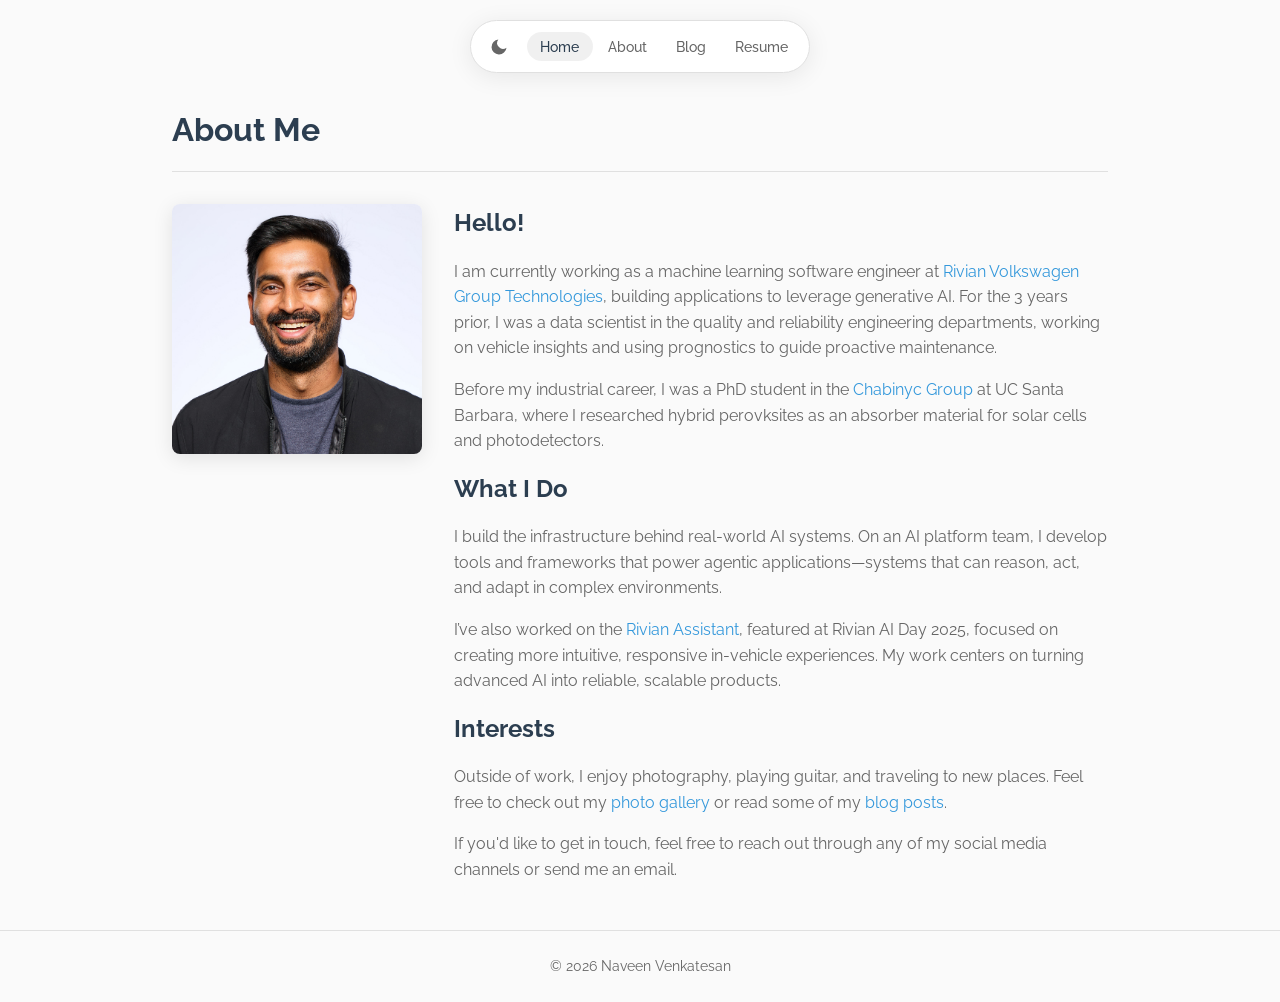
==== about.html @ a976ba00 "added pillbar navigation to website" ====
<!doctype html>
<html lang="en">
    <head>
        <meta charset="UTF-8" />
        <meta name="viewport" content="width=device-width, initial-scale=1.0" />
        <title>About - Naveen Venkatesan</title>
        <link rel="icon" type="image/svg+xml" href="images/favicon.svg" />
        <link rel="stylesheet" href="css/styles.css" />
        <script>
            (function () {
                const savedTheme = localStorage.getItem("theme");
                const prefersDark = window.matchMedia(
                    "(prefers-color-scheme: dark)",
                ).matches;
                if (savedTheme === "dark" || (!savedTheme && prefersDark)) {
                    document.documentElement.setAttribute("data-theme", "dark");
                }
            })();
        </script>
        <style>
            @import url("https://fonts.googleapis.com/css2?family=Raleway:ital,wght@0,100..900;1,100..900&display=swap");
        </style>
    </head>
    <body>
        <nav class="nav">
            <div class="nav-container">
                <div class="nav-left">
                    <button class="theme-toggle" aria-label="Toggle dark mode">
                        <svg
                            class="icon-moon"
                            viewBox="0 0 24 24"
                            xmlns="http://www.w3.org/2000/svg"
                        >
                            <path
                                d="M21 12.79A9 9 0 1 1 11.21 3 7 7 0 0 0 21 12.79z"
                            />
                        </svg>
                        <svg
                            class="icon-sun"
                            viewBox="0 0 24 24"
                            xmlns="http://www.w3.org/2000/svg"
                        >
                            <circle cx="12" cy="12" r="5" />
                            <line
                                x1="12"
                                y1="1"
                                x2="12"
                                y2="3"
                                stroke="currentColor"
                                stroke-width="2"
                                stroke-linecap="round"
                            />
                            <line
                                x1="12"
                                y1="21"
                                x2="12"
                                y2="23"
                                stroke="currentColor"
                                stroke-width="2"
                                stroke-linecap="round"
                            />
                            <line
                                x1="4.22"
                                y1="4.22"
                                x2="5.64"
                                y2="5.64"
                                stroke="currentColor"
                                stroke-width="2"
                                stroke-linecap="round"
                            />
                            <line
                                x1="18.36"
                                y1="18.36"
                                x2="19.78"
                                y2="19.78"
                                stroke="currentColor"
                                stroke-width="2"
                                stroke-linecap="round"
                            />
                            <line
                                x1="1"
                                y1="12"
                                x2="3"
                                y2="12"
                                stroke="currentColor"
                                stroke-width="2"
                                stroke-linecap="round"
                            />
                            <line
                                x1="21"
                                y1="12"
                                x2="23"
                                y2="12"
                                stroke="currentColor"
                                stroke-width="2"
                                stroke-linecap="round"
                            />
                            <line
                                x1="4.22"
                                y1="19.78"
                                x2="5.64"
                                y2="18.36"
                                stroke="currentColor"
                                stroke-width="2"
                                stroke-linecap="round"
                            />
                            <line
                                x1="18.36"
                                y1="5.64"
                                x2="19.78"
                                y2="4.22"
                                stroke="currentColor"
                                stroke-width="2"
                                stroke-linecap="round"
                            />
                        </svg>
                    </button>
                    <a href="index.html" class="nav-logo">Naveen Venkatesan</a>
                </div>
                <button class="nav-toggle" aria-label="Toggle navigation">
                    <span></span>
                    <span></span>
                    <span></span>
                </button>
                <ul class="nav-links">
                    <li>
                        <a href="index.html" class="active">
                            <span class="nav-pill-bg"></span>
                            <span class="nav-link-text">Home</span>
                        </a>
                    </li>
                    <li>
                        <a href="about.html">
                            <span class="nav-pill-bg"></span>
                            <span class="nav-link-text">About</span>
                        </a>
                    </li>
                    <li>
                        <a href="blog.html">
                            <span class="nav-pill-bg"></span>
                            <span class="nav-link-text">Blog</span>
                        </a>
                    </li>
                    <li>
                        <a href="resume.html">
                            <span class="nav-pill-bg"></span>
                            <span class="nav-link-text">Resume</span>
                        </a>
                    </li>
                </ul>
            </div>
        </nav>

        <main>
            <header class="page-header">
                <h1>About Me</h1>
            </header>

            <div class="about-content">
                <!-- Replace with your photo -->
                <img
                    src="images/profile.jpg"
                    alt="Naveen Venkatesan"
                    class="about-photo"
                />

                <div class="about-text">
                    <h2>Hello!</h2>
                    <p>
                        I am currently working as a machine learning software
                        engineer at
                        <a href="https://rivianvw.tech/"
                            >Rivian Volkswagen Group Technologies</a
                        >, building applications to leverage generative AI. For
                        the 3 years prior, I was a data scientist in the quality
                        and reliability engineering departments, working on
                        vehicle insights and using prognostics to guide
                        proactive maintenance.
                    </p>

                    <p>
                        Before my industrial career, I was a PhD student in the
                        <a
                            href="https://labs.materials.ucsb.edu/chabinyc/michael/"
                            >Chabinyc Group</a
                        >
                        at UC Santa Barbara, where I researched hybrid
                        perovksites as an absorber material for solar cells and
                        photodetectors.
                    </p>

                    <h2>What I Do</h2>
                    <p>
                        I build the infrastructure behind real-world AI systems.
                        On an AI platform team, I develop tools and frameworks
                        that power agentic applications—systems that can reason,
                        act, and adapt in complex environments.
                    </p>

                    <p>
                        I’ve also worked on the
                        <a
                            href="https://techcrunch.com/2025/12/11/rivians-ai-assistant-is-coming-to-its-evs-in-early-2026/"
                            >Rivian Assistant</a
                        >, featured at Rivian AI Day 2025, focused on creating
                        more intuitive, responsive in-vehicle experiences. My
                        work centers on turning advanced AI into reliable,
                        scalable products.
                    </p>

                    <h2>Interests</h2>
                    <p>
                        Outside of work, I enjoy photography, playing guitar,
                        and traveling to new places. Feel free to check out my
                        <a href="photos.html">photo gallery</a> or read some of
                        my <a href="blog.html">blog posts</a>.
                    </p>

                    <p>
                        If you'd like to get in touch, feel free to reach out
                        through any of my social media channels or send me an
                        email.
                    </p>
                </div>
            </div>
        </main>

        <footer class="footer">
            <p>&copy; 2026 Naveen Venkatesan</p>
        </footer>

        <script src="js/main.js"></script>
    </body>
</html>
---- css/styles.css ----
/* ===== CSS Custom Properties ===== */
:root {
    --color-bg: #fafafa;
    --color-bg-alt: #ffffff;
    --color-text: #333333;
    --color-text-muted: #666666;
    --color-primary: #2c3e50;
    --color-accent: #3498db;
    --color-border: #e0e0e0;
    --font-main: "Raleway", sans-serif;
    --max-width: 1000px;
    --spacing: 2rem;
    --radius: 8px;
    --transition: 0.3s ease;
}

/* Dark mode colors */
[data-theme="dark"] {
    --color-bg: #1a1a2e;
    --color-bg-alt: #16213e;
    --color-text: #eaeaea;
    --color-text-muted: #b0b0b0;
    --color-primary: #e8e8e8;
    --color-accent: #4fc3f7;
    --color-border: #2a2a4a;
}

/* ===== Reset & Base ===== */
*,
*::before,
*::after {
    box-sizing: border-box;
    margin: 0;
    padding: 0;
}

html {
    scroll-behavior: smooth;
}

body {
    font-family: var(--font-main);
    background-color: var(--color-bg);
    color: var(--color-text);
    line-height: 1.6;
    min-height: 100vh;
    display: flex;
    flex-direction: column;
    padding-top: 4.5rem;
}

a {
    color: var(--color-accent);
    text-decoration: none;
    transition: color var(--transition);
}

a:hover {
    color: var(--color-primary);
}

img {
    max-width: 100%;
    height: auto;
    display: block;
}

/* ===== Navigation ===== */
.nav {
    position: fixed;
    top: 1.25rem;
    left: 0;
    right: 0;
    padding: 0;
    background: transparent;
    border-bottom: none;
    display: flex;
    justify-content: center;
    pointer-events: none;
    z-index: 100;
}

.nav-container {
    pointer-events: auto;
    max-width: none;
    margin: 0;
    background-color: var(--color-bg-alt);
    border: 1px solid var(--color-border);
    border-radius: 50px;
    padding: 0.35rem 0.5rem;
    display: flex;
    align-items: center;
    gap: 0.25rem;
    box-shadow: 0 4px 24px rgba(0, 0, 0, 0.08);
}

.nav-logo {
    display: none;
}

.nav-links {
    display: flex;
    gap: 0.1rem;
    list-style: none;
}

.nav-links a {
    color: var(--color-text-muted);
    font-weight: 500;
    padding: 0.4rem 0.85rem;
    border-radius: 50px;
    position: relative;
    font-size: 0.875rem;
    transition: all var(--transition);
}

.nav-links a:hover,
.nav-links a.active {
    color: var(--color-primary);
}

.nav-pill-bg {
    position: absolute;
    inset: 0;
    border-radius: 50px;
    pointer-events: none;
}

.nav-link-text {
    position: relative;
    z-index: 1;
}

.nav-links a.active .nav-pill-bg {
    background-color: rgba(0, 0, 0, 0.06);
}

[data-theme="dark"] .nav-links a.active .nav-pill-bg {
    background-color: rgba(255, 255, 255, 0.08);
}

.nav-links a.active::after {
    display: none;
}

.nav-toggle {
    display: none;
    flex-direction: column;
    gap: 4px;
    background: none;
    border: none;
    cursor: pointer;
    padding: 0.5rem;
}

.nav-toggle span {
    width: 24px;
    height: 2px;
    background-color: var(--color-text);
    transition: var(--transition);
}

/* ===== Theme Toggle ===== */
.theme-toggle {
    background: none;
    border: none;
    width: 40px;
    height: 40px;
    cursor: pointer;
    display: flex;
    align-items: center;
    justify-content: center;
    color: var(--color-text-muted);
    transition: all var(--transition);
    margin-right: 0.25rem;
}

.theme-toggle:hover {
    color: var(--color-accent);
}

.theme-toggle svg {
    width: 20px;
    height: 20px;
    fill: currentColor;
}

.theme-toggle .icon-moon {
    display: block;
}

.theme-toggle .icon-sun {
    display: none;
}

[data-theme="dark"] .theme-toggle .icon-moon {
    display: none;
}

[data-theme="dark"] .theme-toggle .icon-sun {
    display: block;
}

.nav-left {
    display: flex;
    align-items: center;
}

/* ===== Page Transitions ===== */

@view-transition {
    navigation: auto;
}

.nav-container {
    view-transition-name: floating-nav;
}

/* Page content: smooth cross-fade */
::view-transition-old(root),
::view-transition-new(root) {
    animation-duration: 350ms;
    animation-timing-function: ease-in-out;
}

/* Nav pill: no animation at any layer — it should feel permanently fixed in place */
::view-transition-group(floating-nav) {
    animation: none;
}

::view-transition-old(floating-nav) {
    animation: none;
    opacity: 1;
}

::view-transition-new(floating-nav) {
    animation: none;
    display: none;
}


/* Fallback for browsers without View Transitions support */
@supports not (view-transition-name: none) {
    @keyframes navFadeIn {
        from { opacity: 0; transform: translateY(-6px); }
        to   { opacity: 1; transform: translateY(0); }
    }

    @keyframes pageFadeOut {
        from { opacity: 1; }
        to   { opacity: 0; }
    }

    .nav-container {
        animation: navFadeIn 250ms ease-out both;
    }

    body.page-exit main,
    body.page-exit footer {
        animation: pageFadeOut 130ms ease-in forwards;
    }
}

/* ===== Main Content ===== */
main {
    flex: 1;
    width: 100%;
    max-width: var(--max-width);
    margin: 0 auto;
    padding: var(--spacing);
}

/* ===== Home Page ===== */
.hero {
    display: flex;
    flex-direction: column;
    align-items: center;
    justify-content: center;
    text-align: center;
    min-height: calc(100vh - 200px);
    padding: var(--spacing);
}

.hero-photo {
    width: 200px;
    height: 200px;
    border-radius: 50%;
    object-fit: cover;
    margin-bottom: 1.5rem;
    border: 4px solid var(--color-bg-alt);
    box-shadow: 0 4px 20px rgba(0, 0, 0, 0.1);
}

.hero-name {
    font-size: 2.5rem;
    font-weight: 700;
    color: var(--color-primary);
    margin-bottom: 0.5rem;
}

.hero-title {
    font-size: 1.25rem;
    color: var(--color-text-muted);
    margin-bottom: 1.5rem;
}

.social-links {
    display: flex;
    gap: 1rem;
}

.social-links a {
    display: flex;
    align-items: center;
    justify-content: center;
    width: 44px;
    height: 44px;
    border-radius: 50%;
    background-color: var(--color-bg-alt);
    color: var(--color-text-muted);
    border: 1px solid var(--color-border);
    transition: all var(--transition);
}

.social-links a:hover {
    background-color: var(--color-accent);
    color: white;
    border-color: var(--color-accent);
    transform: translateY(-2px);
}

.social-links svg {
    width: 20px;
    height: 20px;
    fill: currentColor;
}

/* ===== Page Header ===== */
.page-header {
    margin-bottom: 2rem;
    padding-bottom: 1rem;
    border-bottom: 1px solid var(--color-border);
}

.page-header-row {
    display: flex;
    align-items: center;
    gap: 1rem;
}

.page-header h1 {
    font-size: 2rem;
    color: var(--color-primary);
}

/* ===== About Page ===== */
.about-content {
    display: grid;
    grid-template-columns: 250px 1fr;
    gap: 2rem;
    align-items: start;
}

.about-photo {
    width: 100%;
    border-radius: var(--radius);
    box-shadow: 0 4px 20px rgba(0, 0, 0, 0.1);
}

.about-text h2 {
    color: var(--color-primary);
    margin-bottom: 1rem;
}

.about-text p {
    margin-bottom: 1rem;
    color: var(--color-text-muted);
}

/* ===== Blog Page ===== */
.blog-list {
    display: flex;
    flex-direction: column;
    gap: 1.5rem;
}

.blog-card {
    background-color: var(--color-bg-alt);
    border: 1px solid var(--color-border);
    border-radius: var(--radius);
    padding: 1.5rem;
    transition: all var(--transition);
}

.blog-card:hover {
    box-shadow: 0 4px 20px rgba(0, 0, 0, 0.1);
    transform: translateY(-2px);
}

.blog-card h2 {
    font-size: 1.25rem;
    margin-bottom: 0.5rem;
}

.blog-card h2 a {
    color: var(--color-primary);
}

.blog-card h2 a:hover {
    color: var(--color-accent);
}

.blog-meta {
    font-size: 0.875rem;
    color: var(--color-text-muted);
    margin-bottom: 0.75rem;
}

.blog-excerpt {
    color: var(--color-text-muted);
}

/* ===== Resume Page ===== */
.btn {
    display: inline-flex;
    align-items: center;
    gap: 0.5rem;
    padding: 0.4rem 0.85rem;
    font-size: 0.875rem;
    background-color: var(--color-accent);
    color: white;
    border-radius: var(--radius);
    font-weight: 500;
    transition: all var(--transition);
}

.btn:hover {
    background-color: var(--color-primary);
    color: white;
    transform: translateY(-2px);
}

.btn svg {
    width: 18px;
    height: 18px;
    fill: currentColor;
}

.resume-section {
    margin-bottom: 2rem;
}

.resume-section h2 {
    font-size: 1.5rem;
    color: var(--color-primary);
    margin-bottom: 1rem;
    padding-bottom: 0.5rem;
    border-bottom: 2px solid var(--color-accent);
}

.resume-item {
    margin-bottom: 1.5rem;
}

.resume-item h3 {
    font-size: 1.1rem;
    color: var(--color-text);
}

.resume-item .subtitle {
    color: var(--color-accent);
    font-weight: 500;
}

.resume-item .date {
    font-size: 0.875rem;
    color: var(--color-text-muted);
    margin-bottom: 0.5rem;
}

.resume-item ul {
    margin-left: 1.25rem;
    color: var(--color-text-muted);
}

.resume-item li {
    margin-bottom: 0.25rem;
}

/* ===== Travel/Photos Page ===== */
.travel-map {
    height: 400px;
    border-radius: var(--radius);
    margin-bottom: 2rem;
    border: 1px solid var(--color-border);
    overflow: hidden;
    position: relative;
    z-index: 1;
}

.travel-map .leaflet-popup-content-wrapper {
    border-radius: var(--radius);
}

.travel-map .leaflet-popup-content {
    margin: 0.75rem 1rem;
    font-family: var(--font-main);
}

.location-info {
    background-color: var(--color-bg-alt);
    border: 1px solid var(--color-border);
    border-radius: var(--radius);
    padding: 1.5rem;
    margin-bottom: 2rem;
    display: none;
}

.location-info.active {
    display: block;
}

.location-info h2 {
    color: var(--color-primary);
    margin-bottom: 0.5rem;
    display: flex;
    align-items: center;
    gap: 0.5rem;
}

.location-info .location-date {
    color: var(--color-text-muted);
    font-size: 0.9rem;
    margin-bottom: 1rem;
}

.location-info p {
    color: var(--color-text-muted);
    line-height: 1.7;
}

.location-placeholder {
    text-align: center;
    padding: 2rem;
    color: var(--color-text-muted);
    background-color: var(--color-bg-alt);
    border: 1px dashed var(--color-border);
    border-radius: var(--radius);
    margin-bottom: 2rem;
}

.photo-grid {
    display: grid;
    grid-template-columns: repeat(auto-fill, minmax(250px, 1fr));
    gap: 1rem;
}

.photo-grid.hidden {
    display: none;
}

.photo-item {
    position: relative;
    aspect-ratio: 1;
    overflow: hidden;
    border-radius: var(--radius);
    cursor: pointer;
    background-color: var(--color-border);
}

.photo-item img {
    width: 100%;
    height: 100%;
    object-fit: cover;
    transition:
        transform var(--transition),
        opacity var(--transition);
}

.photo-item img.lazy {
    opacity: 0;
}

.photo-item img.loaded {
    opacity: 1;
}

.photo-item:hover img {
    transform: scale(1.05);
}

.photo-item::after {
    content: "";
    position: absolute;
    inset: 0;
    background: linear-gradient(to top, rgba(0, 0, 0, 0.5) 0%, transparent 50%);
    opacity: 0;
    transition: opacity var(--transition);
}

.photo-item:hover::after {
    opacity: 1;
}

.no-photos-message {
    grid-column: 1 / -1;
    text-align: center;
    padding: 3rem;
    color: var(--color-text-muted);
}

/* ===== Lightbox ===== */
.lightbox {
    position: fixed;
    inset: 0;
    background-color: rgba(0, 0, 0, 0.95);
    display: flex;
    align-items: center;
    justify-content: center;
    z-index: 1000;
    opacity: 0;
    visibility: hidden;
    transition: all var(--transition);
}

.lightbox.active {
    opacity: 1;
    visibility: visible;
}

.lightbox-content {
    max-width: 90vw;
    max-height: 90vh;
    position: relative;
    text-align: center;
}

.lightbox-content img {
    max-width: 100%;
    max-height: 80vh;
    border-radius: var(--radius);
}

.lightbox-caption {
    color: white;
    margin-top: 1rem;
    font-size: 1rem;
}

.lightbox-close {
    position: absolute;
    top: 1rem;
    right: 1rem;
    background: none;
    border: none;
    color: white;
    font-size: 2rem;
    cursor: pointer;
    width: 44px;
    height: 44px;
    display: flex;
    align-items: center;
    justify-content: center;
    transition: transform var(--transition);
}

.lightbox-close:hover {
    transform: scale(1.1);
}

.lightbox-nav {
    position: absolute;
    top: 50%;
    transform: translateY(-50%);
    background: rgba(255, 255, 255, 0.1);
    border: none;
    color: white;
    font-size: 2rem;
    cursor: pointer;
    width: 50px;
    height: 50px;
    display: flex;
    align-items: center;
    justify-content: center;
    border-radius: 50%;
    transition: background var(--transition);
}

.lightbox-nav:hover {
    background: rgba(255, 255, 255, 0.2);
}

.lightbox-prev {
    left: 1rem;
}

.lightbox-next {
    right: 1rem;
}

/* ===== Footer ===== */
.footer {
    text-align: center;
    padding: 1.5rem var(--spacing);
    border-top: 1px solid var(--color-border);
    color: var(--color-text-muted);
    font-size: 0.875rem;
}

/* ===== Responsive ===== */
@media (max-width: 768px) {
    :root {
        --spacing: 1rem;
    }

    .nav-container {
        padding: 0.3rem 0.4rem;
    }

    .nav-links a {
        padding: 0.35rem 0.6rem;
        font-size: 0.8rem;
    }

    .theme-toggle {
        width: 32px;
        height: 32px;
    }

    .hero-name {
        font-size: 2rem;
    }

    .hero-photo {
        width: 150px;
        height: 150px;
    }

    .about-content {
        grid-template-columns: 1fr;
    }

    .about-photo {
        max-width: 250px;
        margin: 0 auto;
    }

    .photo-grid {
        grid-template-columns: repeat(auto-fill, minmax(150px, 1fr));
    }

    .lightbox-nav {
        width: 40px;
        height: 40px;
        font-size: 1.5rem;
    }

    .travel-map {
        height: 300px;
    }
}
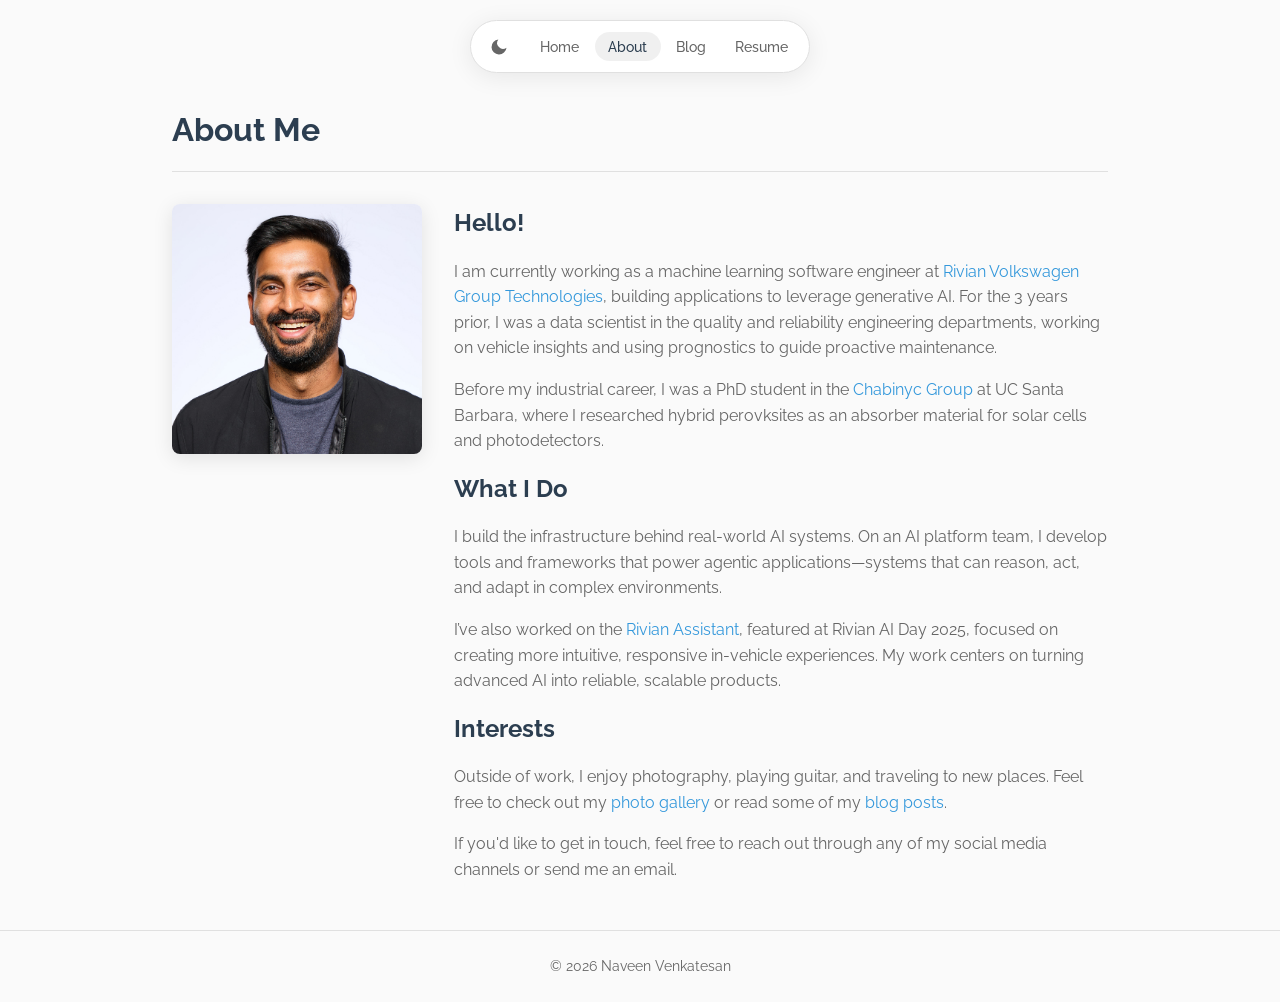
==== commit 5f97ec0f: "fix the active page in the about me page" ====
--- a/about.html
+++ b/about.html
@@ -123,30 +123,10 @@
                     <span></span>
                 </button>
                 <ul class="nav-links">
-                    <li>
-                        <a href="index.html" class="active">
-                            <span class="nav-pill-bg"></span>
-                            <span class="nav-link-text">Home</span>
-                        </a>
-                    </li>
-                    <li>
-                        <a href="about.html">
-                            <span class="nav-pill-bg"></span>
-                            <span class="nav-link-text">About</span>
-                        </a>
-                    </li>
-                    <li>
-                        <a href="blog.html">
-                            <span class="nav-pill-bg"></span>
-                            <span class="nav-link-text">Blog</span>
-                        </a>
-                    </li>
-                    <li>
-                        <a href="resume.html">
-                            <span class="nav-pill-bg"></span>
-                            <span class="nav-link-text">Resume</span>
-                        </a>
-                    </li>
+                    <li><a href="index.html">Home</a></li>
+                    <li><a href="about.html" class="active">About</a></li>
+                    <li><a href="blog.html">Blog</a></li>
+                    <li><a href="resume.html">Resume</a></li>
                 </ul>
             </div>
         </nav>
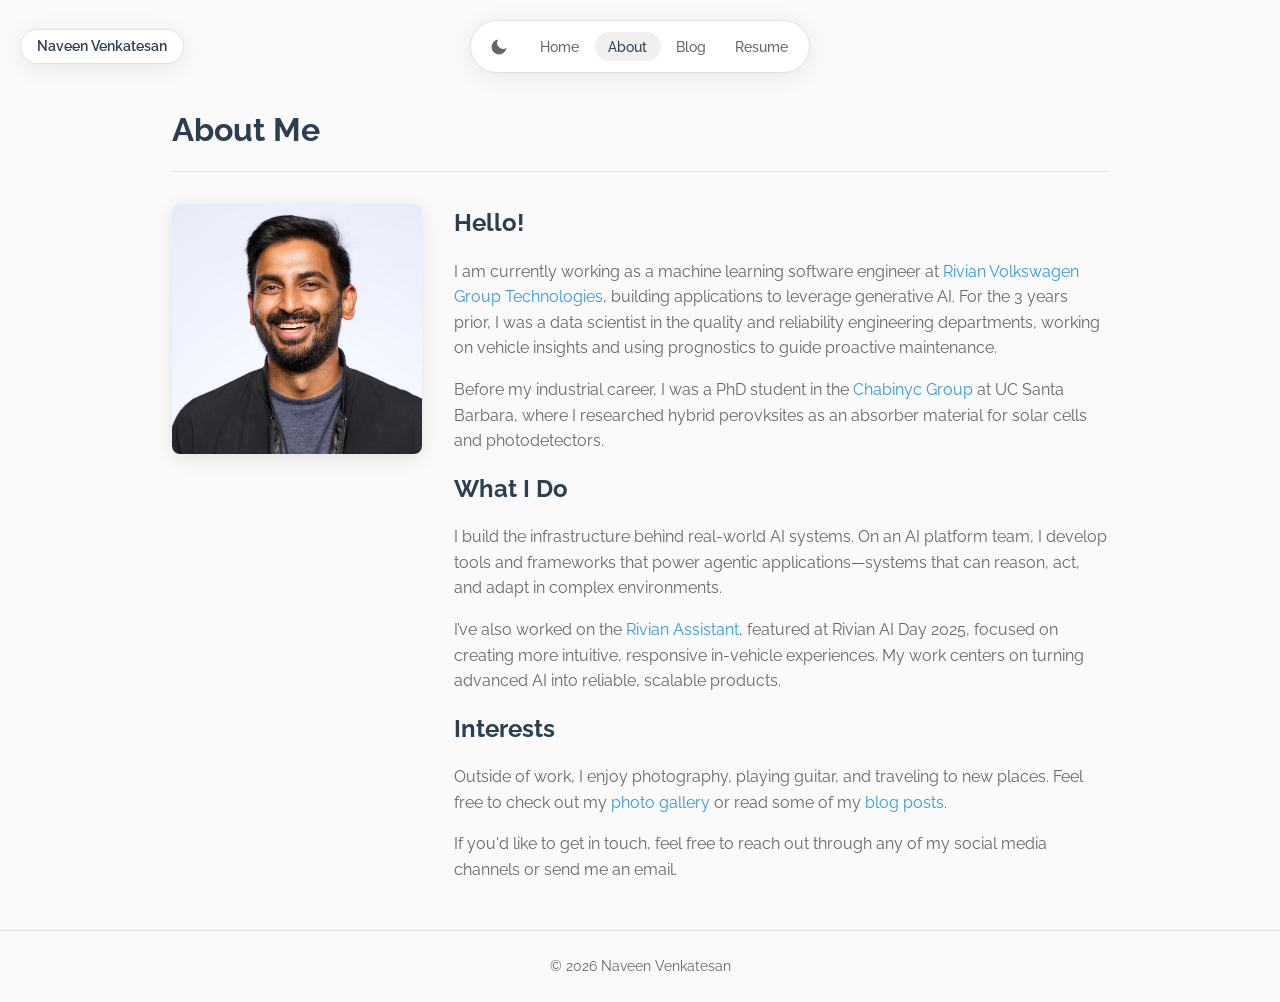
==== commit 20213d8d: "add pill with name in the top left" ====
--- a/about.html
+++ b/about.html
@@ -23,6 +23,9 @@
     </head>
     <body>
         <nav class="nav">
+            <div class="nav-start">
+                <div class="nav-name-pill">Naveen Venkatesan</div>
+            </div>
             <div class="nav-container">
                 <div class="nav-left">
                     <button class="theme-toggle" aria-label="Toggle dark mode">
@@ -129,6 +132,7 @@
                     <li><a href="resume.html">Resume</a></li>
                 </ul>
             </div>
+            <div class="nav-end"></div>
         </nav>
 
         <main>
--- a/css/styles.css
+++ b/css/styles.css
@@ -71,13 +71,36 @@
     top: 1.25rem;
     left: 0;
     right: 0;
-    padding: 0;
+    padding: 0 1.25rem;
     background: transparent;
     border-bottom: none;
     display: flex;
-    justify-content: center;
+    align-items: center;
     pointer-events: none;
     z-index: 100;
+}
+
+.nav-start,
+.nav-end {
+    flex: 1;
+}
+
+.nav-start {
+    display: flex;
+    justify-content: flex-start;
+    pointer-events: auto;
+}
+
+.nav-name-pill {
+    background-color: var(--color-bg-alt);
+    border: 1px solid var(--color-border);
+    border-radius: 50px;
+    padding: 0.35rem 1rem;
+    font-size: 0.875rem;
+    font-weight: 600;
+    color: var(--color-primary);
+    box-shadow: 0 4px 24px rgba(0, 0, 0, 0.08);
+    white-space: nowrap;
 }
 
 .nav-container {
@@ -216,6 +239,10 @@
     view-transition-name: floating-nav;
 }
 
+.nav-name-pill {
+    view-transition-name: name-pill;
+}
+
 /* Page content: smooth cross-fade */
 ::view-transition-old(root),
 ::view-transition-new(root) {
@@ -223,17 +250,20 @@
     animation-timing-function: ease-in-out;
 }
 
-/* Nav pill: no animation at any layer — it should feel permanently fixed in place */
-::view-transition-group(floating-nav) {
+/* Nav pill and name pill: no animation — permanently fixed in place */
+::view-transition-group(floating-nav),
+::view-transition-group(name-pill) {
     animation: none;
 }
 
-::view-transition-old(floating-nav) {
+::view-transition-old(floating-nav),
+::view-transition-old(name-pill) {
     animation: none;
     opacity: 1;
 }
 
-::view-transition-new(floating-nav) {
+::view-transition-new(floating-nav),
+::view-transition-new(name-pill) {
     animation: none;
     display: none;
 }
@@ -713,6 +743,26 @@
         --spacing: 1rem;
     }
 
+    body {
+        padding-top: 8rem;
+    }
+
+    .nav {
+        flex-direction: column;
+        align-items: center;
+        gap: 0.5rem;
+        padding: 0;
+    }
+
+    .nav-start,
+    .nav-end {
+        flex: none;
+    }
+
+    .nav-end {
+        display: none;
+    }
+
     .nav-container {
         padding: 0.3rem 0.4rem;
     }
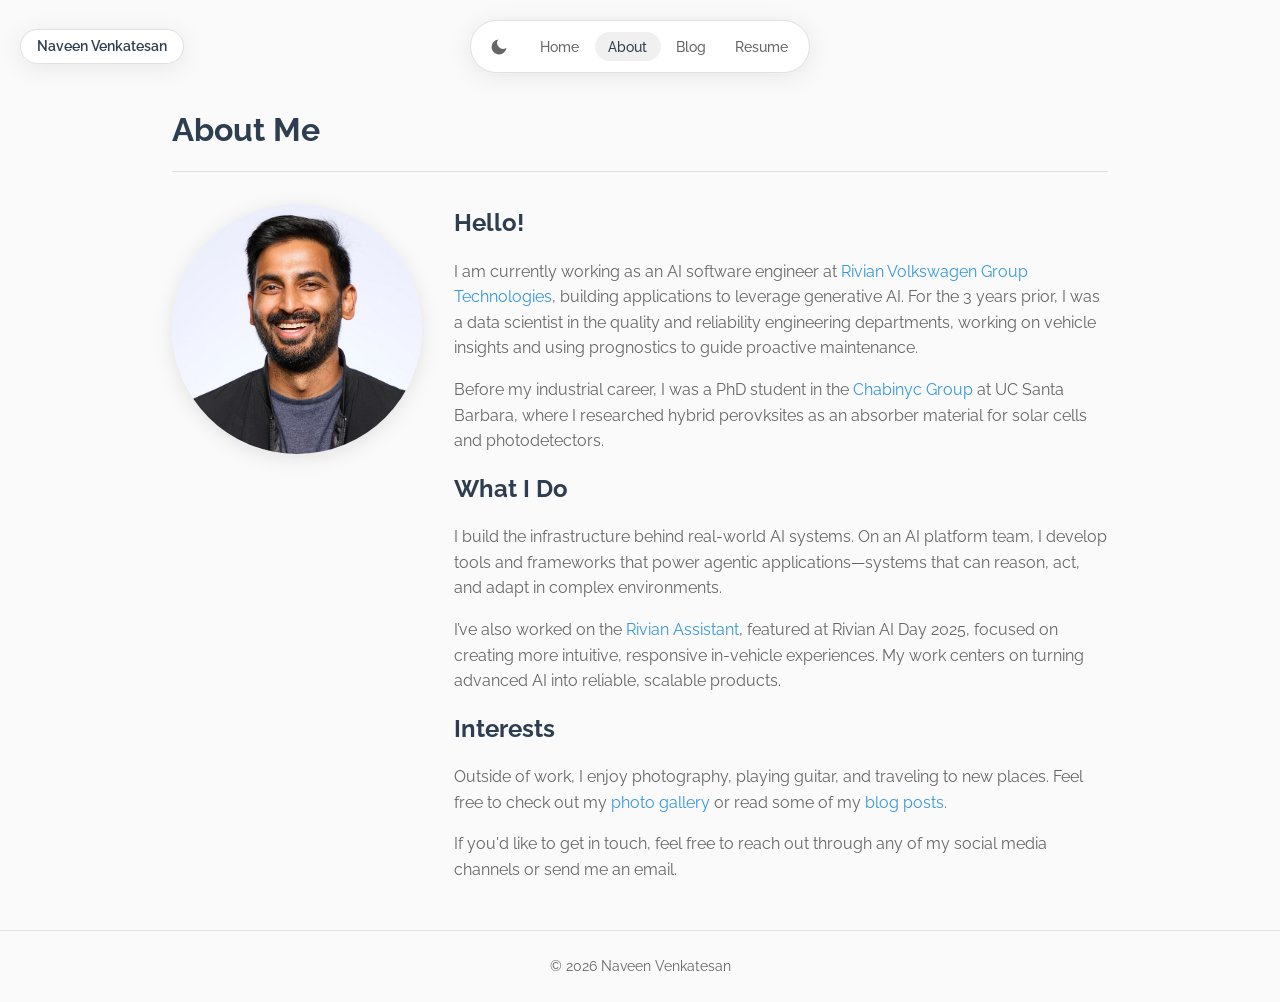
==== commit b67f5f7d: "Changed job title and border radius on about me photo" ====
--- a/about.html
+++ b/about.html
@@ -151,8 +151,7 @@
                 <div class="about-text">
                     <h2>Hello!</h2>
                     <p>
-                        I am currently working as a machine learning software
-                        engineer at
+                        I am currently working as an AI software engineer at
                         <a href="https://rivianvw.tech/"
                             >Rivian Volkswagen Group Technologies</a
                         >, building applications to leverage generative AI. For
--- a/css/styles.css
+++ b/css/styles.css
@@ -268,17 +268,26 @@
     display: none;
 }
 
-
 /* Fallback for browsers without View Transitions support */
 @supports not (view-transition-name: none) {
     @keyframes navFadeIn {
-        from { opacity: 0; transform: translateY(-6px); }
-        to   { opacity: 1; transform: translateY(0); }
+        from {
+            opacity: 0;
+            transform: translateY(-6px);
+        }
+        to {
+            opacity: 1;
+            transform: translateY(0);
+        }
     }
 
     @keyframes pageFadeOut {
-        from { opacity: 1; }
-        to   { opacity: 0; }
+        from {
+            opacity: 1;
+        }
+        to {
+            opacity: 0;
+        }
     }
 
     .nav-container {
@@ -393,7 +402,7 @@
 
 .about-photo {
     width: 100%;
-    border-radius: var(--radius);
+    border-radius: 100%;
     box-shadow: 0 4px 20px rgba(0, 0, 0, 0.1);
 }
 
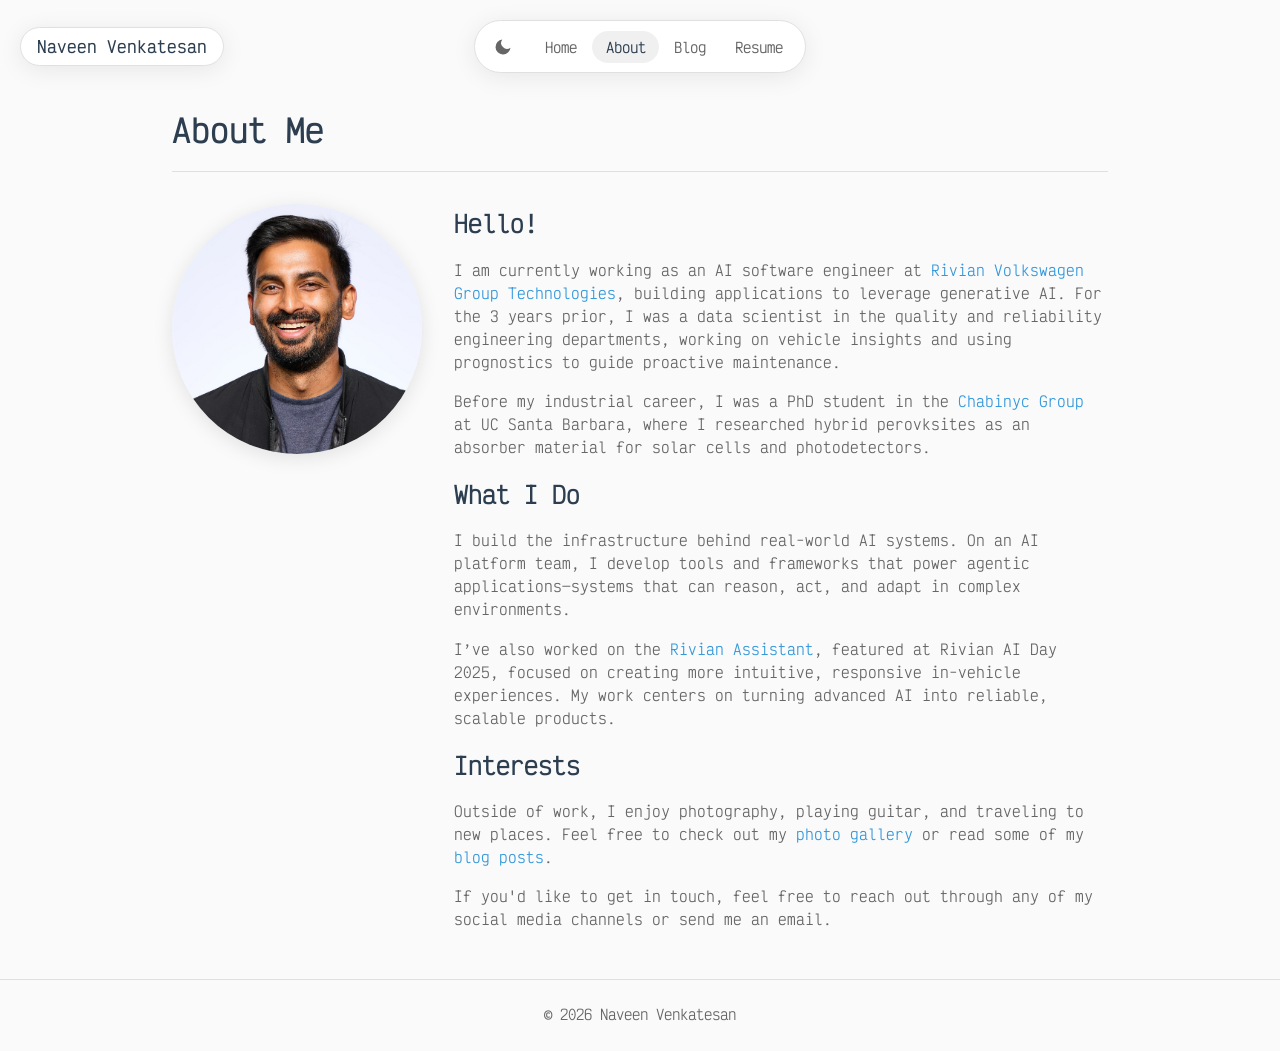
==== commit 132662de: "Font change to Victor Mono and tweak font sizes" ====
--- a/about.html
+++ b/about.html
@@ -18,7 +18,7 @@
             })();
         </script>
         <style>
-            @import url("https://fonts.googleapis.com/css2?family=Raleway:ital,wght@0,100..900;1,100..900&display=swap");
+            @import url("https://fonts.googleapis.com/css2?family=Victor+Mono:ital,wght@0,100..700;1,100..700&display=swap");
         </style>
     </head>
     <body>
--- a/css/styles.css
+++ b/css/styles.css
@@ -7,7 +7,7 @@
     --color-primary: #2c3e50;
     --color-accent: #3498db;
     --color-border: #e0e0e0;
-    --font-main: "Raleway", sans-serif;
+    --font-main: "Victor Mono", sans-serif;
     --max-width: 1000px;
     --spacing: 2rem;
     --radius: 8px;
@@ -96,7 +96,7 @@
     border: 1px solid var(--color-border);
     border-radius: 50px;
     padding: 0.35rem 1rem;
-    font-size: 0.875rem;
+    font-size: 1rem;
     font-weight: 600;
     color: var(--color-primary);
     box-shadow: 0 4px 24px rgba(0, 0, 0, 0.08);
@@ -331,14 +331,14 @@
 }
 
 .hero-name {
-    font-size: 2.5rem;
+    font-size: 2rem;
     font-weight: 700;
     color: var(--color-primary);
     margin-bottom: 0.5rem;
 }
 
 .hero-title {
-    font-size: 1.25rem;
+    font-size: 1rem;
     color: var(--color-text-muted);
     margin-bottom: 1.5rem;
 }
@@ -412,6 +412,7 @@
 }
 
 .about-text p {
+    font-size: 0.9rem;
     margin-bottom: 1rem;
     color: var(--color-text-muted);
 }
@@ -437,7 +438,7 @@
 }
 
 .blog-card h2 {
-    font-size: 1.25rem;
+    font-size: 1.2rem;
     margin-bottom: 0.5rem;
 }
 
@@ -450,12 +451,13 @@
 }
 
 .blog-meta {
-    font-size: 0.875rem;
+    font-size: 0.95rem;
     color: var(--color-text-muted);
     margin-bottom: 0.75rem;
 }
 
 .blog-excerpt {
+    font-size: 0.9rem;
     color: var(--color-text-muted);
 }
 
@@ -490,7 +492,7 @@
 }
 
 .resume-section h2 {
-    font-size: 1.5rem;
+    font-size: 1.25rem;
     color: var(--color-primary);
     margin-bottom: 1rem;
     padding-bottom: 0.5rem;
@@ -507,17 +509,19 @@
 }
 
 .resume-item .subtitle {
+    font-size: 1rem;
     color: var(--color-accent);
     font-weight: 500;
 }
 
 .resume-item .date {
-    font-size: 0.875rem;
+    font-size: 0.95rem;
     color: var(--color-text-muted);
     margin-bottom: 0.5rem;
 }
 
 .resume-item ul {
+    font-size: 0.9rem;
     margin-left: 1.25rem;
     color: var(--color-text-muted);
 }
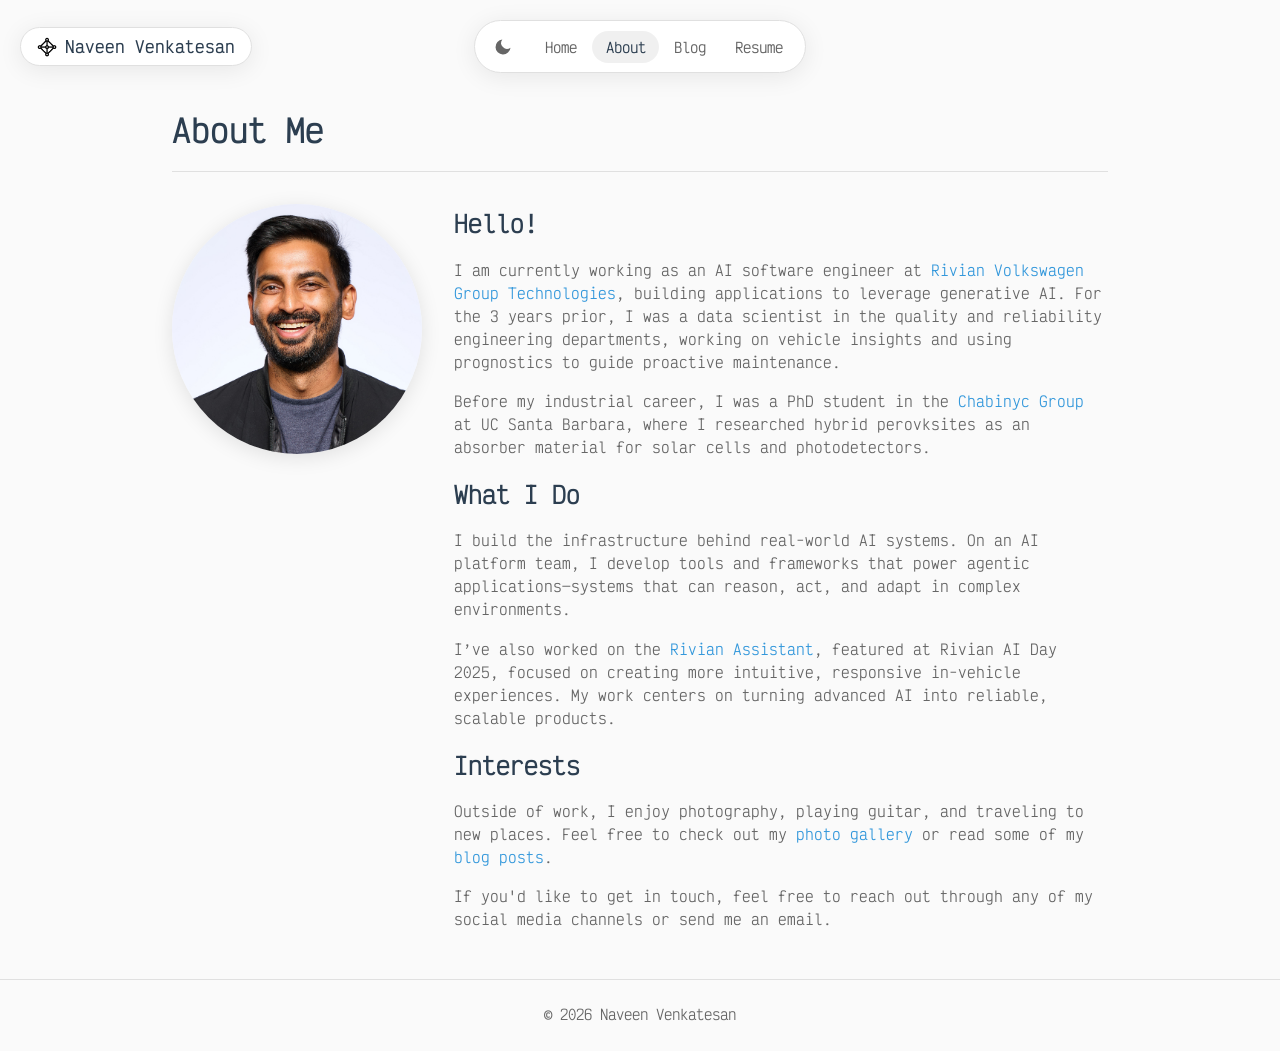
==== commit 76c7386a: "Add perovskite icon to the name nav pill and make it clickable to move you back to the home page" ====
--- a/about.html
+++ b/about.html
@@ -17,14 +17,14 @@
                 }
             })();
         </script>
-        <style>
-            @import url("https://fonts.googleapis.com/css2?family=Victor+Mono:ital,wght@0,100..700;1,100..700&display=swap");
-        </style>
     </head>
     <body>
         <nav class="nav">
             <div class="nav-start">
-                <div class="nav-name-pill">Naveen Venkatesan</div>
+                <a href="index.html" class="nav-name-pill">
+                    <img src="images/header.png" class="nav-name-pill-icon" alt="">
+                    Naveen Venkatesan
+                </a>
             </div>
             <div class="nav-container">
                 <div class="nav-left">
--- a/css/styles.css
+++ b/css/styles.css
@@ -1,4 +1,8 @@
 /* ===== CSS Custom Properties ===== */
+
+/* Google Fonts */
+@import url("https://fonts.googleapis.com/css2?family=Victor+Mono:ital,wght@0,100..700;1,100..700&display=swap");
+
 :root {
     --color-bg: #fafafa;
     --color-bg-alt: #ffffff;
@@ -92,6 +96,9 @@
 }
 
 .nav-name-pill {
+    display: flex;
+    align-items: center;
+    gap: 0.5rem;
     background-color: var(--color-bg-alt);
     border: 1px solid var(--color-border);
     border-radius: 50px;
@@ -101,6 +108,27 @@
     color: var(--color-primary);
     box-shadow: 0 4px 24px rgba(0, 0, 0, 0.08);
     white-space: nowrap;
+    text-decoration: none;
+    cursor: pointer;
+    transition: box-shadow 0.2s ease;
+}
+
+.nav-name-pill:hover {
+    box-shadow: 0 6px 32px rgba(0, 0, 0, 0.18);
+}
+
+.nav-name-pill-icon {
+    height: 1.25rem;
+    width: auto;
+    display: block;
+}
+
+[data-theme="dark"] .nav-name-pill-icon {
+    filter: invert(1);
+}
+
+[data-theme="dark"] .nav-name-pill:hover {
+    box-shadow: 0 6px 32px rgba(0, 0, 0, 0.5);
 }
 
 .nav-container {
@@ -514,10 +542,20 @@
     font-weight: 500;
 }
 
+.resume-item .journal {
+    font-size: 0.95rem;
+    color: var(--color-text-muted);
+}
+
 .resume-item .date {
     font-size: 0.95rem;
     color: var(--color-text-muted);
     margin-bottom: 0.5rem;
+}
+
+.resume-item .authors {
+    font-size: 0.85rem;
+    color: var(--color-text-muted);
 }
 
 .resume-item ul {
